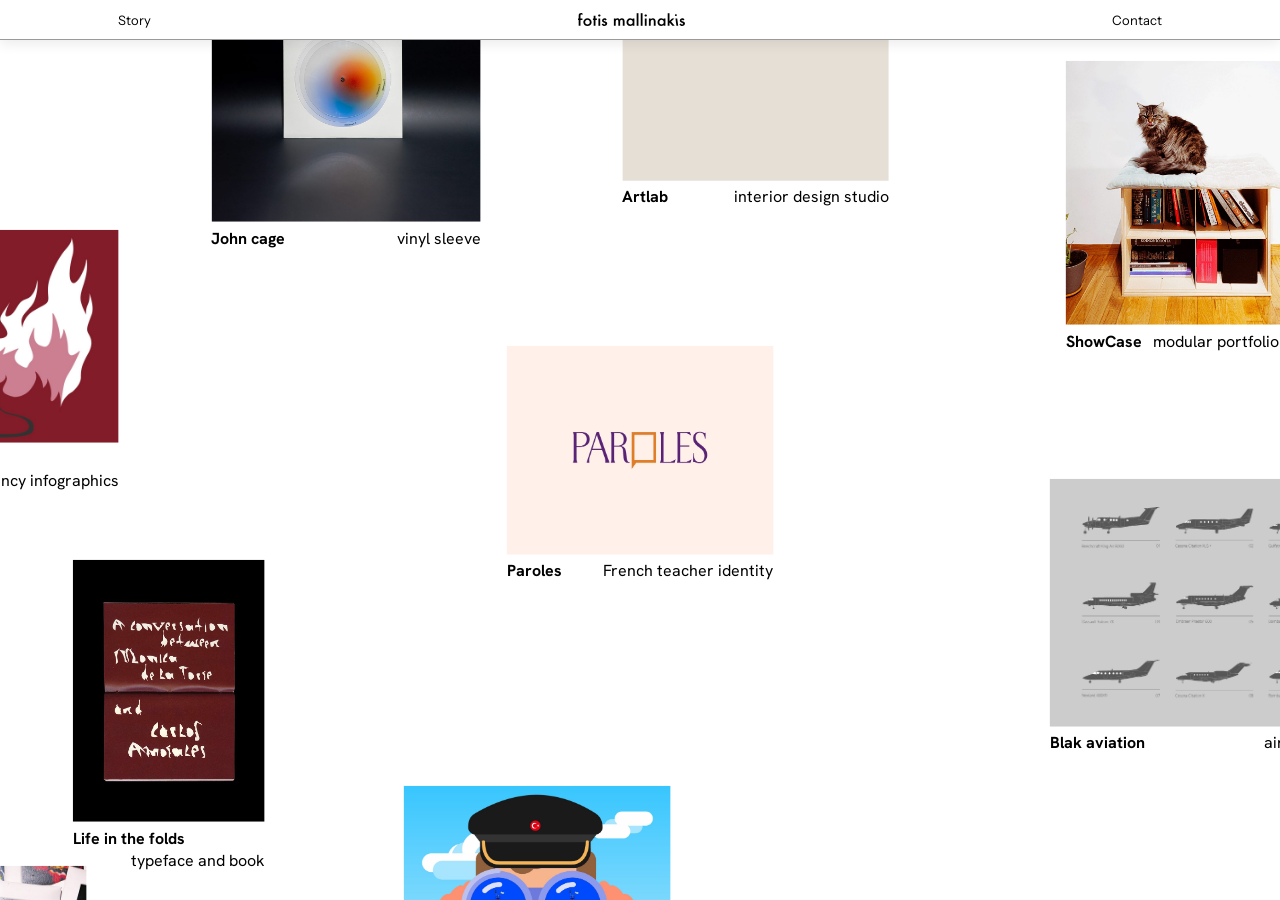
==== index.html @ d601bfd2 "Initial site: Fouvism portfolio V11 Co-Authored-By: Claude Sonnet 5.5 <noreply@anthropic.com> Claude" ====
<!doctype html>
<html lang="en">
<head>
<meta charset="utf-8">
<meta name="viewport" content="width=device-width, initial-scale=1, maximum-scale=1, user-scalable=no">
<title>Fotis Mallinakis</title>
<link rel="preconnect" href="https://fonts.googleapis.com">
<link rel="preconnect" href="https://fonts.gstatic.com" crossorigin>
<link href="https://fonts.googleapis.com/css2?family=Hanken+Grotesk:wght@400;700&family=Instrument+Sans:wght@400&display=swap" rel="stylesheet">
<link rel="icon" type="image/svg+xml" href="favicon.svg">
<link rel="icon" type="image/png" sizes="32x32" href="favicon-32.png">
<link rel="apple-touch-icon" href="apple-touch-icon.png">
<link rel="stylesheet" href="style.css">
</head>
<body>
<header class="bar">
  <a class="story" href="story.html">Story</a>
  <a class="name" href="index.html"><img src="logo.svg" alt="Fotis Mallinakis"></a>
  <a class="contact" href="contact.html">Contact</a>
</header>

<main id="viewport"><div id="canvas"></div></main>

<script src="projects.js"></script>
<script>
(function () {
  /* ---- Settings ---- */
  var SPEED_TOUCH = 1.95;    // phone: canvas moves 150% of the finger movement
  var FOLLOW      = 0.078;   // 0..1 per 16ms frame. Two chained follows = ease in + ease out
  var FOLLOW_TOUCH = 0.208;  // snappier on phone
  var BW_FULL     = 14;     // canvas speed (px per frame) at which tiles are fully black and white
  var EDGE        = 0.14;   // desktop: outer 14% of the screen on each side is the 'edge' (cursor reaches the far tiles before the screen edge)
  var PAD = 120, CAP = 80;  // margin around the tiles, caption allowance (Figma units)

  var reduce = window.matchMedia("(prefers-reduced-motion: reduce)").matches;
  var coarse = window.matchMedia("(pointer: coarse)").matches;
  var vp = document.getElementById("viewport");
  var canvas = document.getElementById("canvas");
  var s = 1, vw = 0, vh = 0, follow = FOLLOW;

  // Bounds of all tiles (Figma units)
  var bx0 = 1e9, by0 = 1e9, bx1 = -1e9, by1 = -1e9;
  window.PROJECTS.forEach(function (p) {
    bx0 = Math.min(bx0, p.x); by0 = Math.min(by0, p.y);
    bx1 = Math.max(bx1, p.x + p.w); by1 = Math.max(by1, p.y + (p.h || p.w) + CAP);
  });
  bx0 -= PAD; by0 -= PAD; bx1 += PAD; by1 += PAD;

  // Build tiles. No CSS scale: sizes are set in real pixels so the browser only ever moves finished layers.
  var items = [];
  window.PROJECTS.forEach(function (p) {
    var a = document.createElement("a");
    a.className = "item"; a.href = p.slug + ".html"; a.draggable = false;
    var box = document.createElement("span");
    box.className = "box"; box.style.setProperty("--tile-bg", p.bg);
    var img = document.createElement("img");
    img.src = p.image; img.alt = p.title; img.decoding = "async"; img.draggable = false;
    img.onerror = function () { img.style.display = "none"; };
    box.appendChild(img);
    var bw = null;
    if (coarse || true) {
      // Black and white copy drawn once from the photo; fading it in is cheap (no filters while moving)
      bw = document.createElement("canvas"); bw.className = "bw";
      img.addEventListener("load", function () {
        try {
          var k = Math.min(1, 800 / img.naturalWidth);
          bw.width = Math.max(1, Math.round(img.naturalWidth * k)); bw.height = Math.max(1, Math.round(img.naturalHeight * k));
          var c = bw.getContext("2d");
          c.drawImage(img, 0, 0, bw.width, bw.height);
          var d = c.getImageData(0, 0, bw.width, bw.height), px = d.data;
          for (var n = 0; n < px.length; n += 4) { var g = px[n] * 0.299 + px[n + 1] * 0.587 + px[n + 2] * 0.114; px[n] = px[n + 1] = px[n + 2] = g; }
          c.putImageData(d, 0, 0);
        } catch (e) { bw.style.display = "none"; bw.broken = true; }
      });
      box.appendChild(bw);
    }
    var row = document.createElement("span");
    row.className = "row";
    var lines = (p.cap || p.title).split("\n");
    var nm = document.createElement("b");
    nm.className = "nm"; nm.textContent = lines[0];
    row.appendChild(nm);
    if (lines.length > 1) {
      var ds = document.createElement("span");
      ds.className = "ds"; ds.textContent = lines.slice(1).join("\n");
      row.appendChild(ds);
    }
    if (p.cats) {
      var cats = document.createElement("span");
      cats.className = "cats"; cats.textContent = p.cats;
      row.appendChild(cats);
    }
    a.appendChild(box); a.appendChild(row);
    canvas.appendChild(a);
    items.push({ p: p, a: a, box: box, img: img, bw: bw });
  });

  function layout() {
    vw = window.innerWidth; vh = window.innerHeight;
    s = vw < 700 ? 0.5 : Math.min(1, Math.max(0.5, vw / 2400));
    document.documentElement.style.setProperty("--s", s);
    canvas.style.width = (bx1 - bx0) * s + "px"; canvas.style.height = (by1 - by0) * s + "px";
    items.forEach(function (it) {
      var p = it.p;
      it.a.style.left = (p.x - bx0) * s + "px"; it.a.style.top = (p.y - by0) * s + "px"; it.a.style.width = p.w * s + "px";
      if (p.h) it.box.style.height = p.h * s + "px"; else it.img.style.height = "auto";
    });
  }

  // Pan range for the canvas offset
  function rangeX() { var hi = 0, lo = vw - (bx1 - bx0) * s; return lo > hi ? [lo / 2, lo / 2] : [lo, hi]; }
  function rangeY() { var hi = 75 * s, lo = vh - (by1 - by0) * s; return lo > hi ? [(lo + hi) / 2, (lo + hi) / 2] : [lo, hi]; }
  function clampX(v) { var r = rangeX(); return Math.min(r[1], Math.max(r[0], v)); }
  function clampY(v) { var r = rangeY(); return Math.min(r[1], Math.max(r[0], v)); }
  function edge(f) { return Math.min(1, Math.max(0, (f - EDGE) / (1 - 2 * EDGE))); }
  // Position zero: PAROLES centred on screen. The cursor in the middle of the screen = PAROLES.
  var HOME = window.PROJECTS.filter(function (p) { return p.slug === "paroles"; })[0] || window.PROJECTS[0];
  function homeX() { return clampX(vw / 2 - (HOME.x + HOME.w / 2 - bx0) * s); }
  function homeY() { return clampY(vh / 2 - (HOME.y + (HOME.h || HOME.w) / 2 - by0) * s); }
  // Cursor 0 -> left/top of the content, 0.5 -> home, 1 -> right/bottom (piecewise, so home stays in the middle)
  function mapAxis(f, r, home) { f = edge(f); return f < 0.5 ? r[1] + (home - r[1]) * (f / 0.5) : home + (r[0] - home) * ((f - 0.5) / 0.5); }
  function mapX(x) { return mapAxis(x / vw, rangeX(), homeX()); }
  function mapY(y) { return mapAxis(y / vh, rangeY(), homeY()); }

  // Position: target -> mid -> current (double easing, frame-rate independent)
  var tx = 0, ty = 0, mx = 0, my = 0, cx = 0, cy = 0, running = false, last = 0, lastLevel = -1;

  // Smoothed movement level (0 still .. 1 fast). Fades in the black and white copy. Opacity only: cheap on any device.
  var shown = 0, lastBw = -1;
  function look(target) {
    shown += (target - shown) * 0.2;
    if (shown < 0.003) shown = 0;
    var bwv = Math.round(Math.min(1, shown * 1.5) * 40) / 40;
    if (bwv === lastBw) return;
    lastBw = bwv;
    items.forEach(function (it) { if (it.bw && !it.bw.broken) it.bw.style.opacity = bwv; });
  }

  function start() { if (!running) { running = true; last = 0; requestAnimationFrame(tick); } }
  function tick(t) {
    var dt = last ? Math.min(50, t - last) : 16.7; last = t;
    var k = 1 - Math.pow(1 - (reduce ? 0.5 : follow), dt / 16.7);
    var px = cx, py = cy;
    mx += (tx - mx) * k; my += (ty - my) * k;
    cx += (mx - cx) * k; cy += (my - cy) * k;
    canvas.style.transform = "translate3d(" + cx.toFixed(1) + "px," + cy.toFixed(1) + "px,0)";
    var v = Math.hypot(cx - px, cy - py) * (16.7 / dt);
    var done = Math.abs(tx - cx) < 0.1 && Math.abs(ty - cy) < 0.1;
    look(done ? 0 : Math.min(1, v / BW_FULL));
    if (done && shown === 0) { running = false; return; }
    requestAnimationFrame(tick);
  }

  layout();
  tx = mx = cx = homeX(); ty = my = cy = homeY();
  canvas.style.transform = "translate3d(" + cx + "px," + cy + "px,0)";
  window.addEventListener("resize", function () { layout(); tx = clampX(tx); ty = clampY(ty); start(); });

  // Mouse: cursor position decides what you see; the canvas slides the opposite way
  window.addEventListener("pointermove", function (e) {
    if (e.pointerType !== "mouse") return;
    follow = FOLLOW; tx = mapX(e.clientX); ty = mapY(e.clientY); start();
  });

  // Touch / pen: drag with the finger
  var drag = null, moved = 0;
  vp.addEventListener("pointerdown", function (e) {
    if (e.pointerType === "mouse") return;
    drag = { x: e.clientX, y: e.clientY }; moved = 0; follow = FOLLOW_TOUCH;
  });
  window.addEventListener("pointermove", function (e) {
    if (!drag || e.pointerType === "mouse") return;
    var dx = e.clientX - drag.x, dy = e.clientY - drag.y;
    drag.x = e.clientX; drag.y = e.clientY;
    moved += Math.abs(dx) + Math.abs(dy);
    tx = clampX(tx + dx * SPEED_TOUCH); ty = clampY(ty + dy * SPEED_TOUCH);
    start();
  });
  window.addEventListener("pointerup", function () { drag = null; });
  window.addEventListener("pointercancel", function () { drag = null; });
  vp.addEventListener("click", function (e) { if (moved > 8) { e.preventDefault(); moved = 0; } }, true);
})();
</script>
</body>
</html>
---- style.css ----
:root {
  --s: 0.6;                       /* global scale, set by JS from the screen width */
  --bg: #fff;
  --ink: #000;
  /* Project-name size: identical on the homepage and on project pages */
  --cap: max(calc(15px * var(--s) + 5px), 16px);   /* +5px */
}
* { box-sizing: border-box; margin: 0; padding: 0; }
html, body { height: 100%; overflow: hidden; background: var(--bg); color: var(--ink);
  font-family: "Hanken Grotesk", "Helvetica Neue", Arial, sans-serif; -webkit-font-smoothing: antialiased; }
a { color: inherit; text-decoration: none; }

/* Header (Instrument Sans: 15px nav, 24px name, 75px tall, in Figma units) */
.bar { position: fixed; top: 0; left: 0; right: 0; z-index: 10;
  height: calc(75px * var(--s)); background: #fff; border-bottom: 1px solid #9a9a9a; box-shadow: 0 4px 12px rgba(0,0,0,.08);
  font-family: "Instrument Sans", "Helvetica Neue", Arial, sans-serif;
  /* nav sits inside the 1065px grid, 10.5px in from each edge, evenly spaced */
  display: flex; justify-content: space-between; align-items: center;
  padding: 0 max(16px, calc((100% - 1065px) / 2 + 10.5px)); }
.bar a { font-size: calc(15px * var(--s) + 5px); white-space: nowrap; }
.bar .name { display: block; line-height: 0; }
.bar .name img { display: block; height: calc(26px * var(--s)); width: calc(26px * var(--s) * 7.667); }

/* Pan canvas: only ever moved with translate3d, nothing is scaled or filtered while it moves */
#viewport { position: fixed; inset: 0; touch-action: none; overflow: hidden; }
#canvas { position: absolute; top: 0; left: 0; will-change: transform; backface-visibility: hidden; }

.item { position: absolute; display: block; }
.item .box { display: block; position: relative; width: 100%; background: var(--tile-bg); overflow: hidden; }
.item img { display: block; width: 100%; height: 100%; object-fit: cover;
  -webkit-user-drag: none; user-select: none; }
/* Black and white copy sits on top and fades in while the canvas moves */
.item canvas.bw { position: absolute; inset: 0; width: 100%; height: 100%; object-fit: cover;
  opacity: 0; pointer-events: none; will-change: opacity; }
/* Under each photo: project name (bold) on the left, short descriptor on the right.
   Cursor on the photo: the descriptor is swapped for the categories. Touch screens: name + descriptor
   on the left, categories always shown on the right. */
.item .row { display: flex; flex-wrap: wrap; justify-content: space-between; align-items: flex-start;
  column-gap: calc(16px * var(--s)); row-gap: calc(2px * var(--s)); margin-top: calc(12px * var(--s)); }
.item .nm, .item .ds, .item .cats { display: block; font-size: var(--cap); line-height: 1.3; white-space: pre; }
.item .nm { font-weight: 700; }
.item .ds, .item .cats { margin-left: auto; text-align: right; }
.item .cats { display: none; pointer-events: none; }
@keyframes cats-in { from { opacity: 0; } to { opacity: 1; } }
@media (hover: hover) {
  .item .box:hover + .row .ds { display: none; }
  .item .box:hover + .row .cats { display: block; animation: cats-in .2s ease; }
}
@media (hover: none) {
  .item .row { display: grid; grid-template-columns: 1fr auto; }
  .item .nm { grid-column: 1; grid-row: 1; }
  .item .ds { grid-column: 1; grid-row: 2; margin: 0; text-align: left; }
  .item .cats { display: block; grid-column: 2; grid-row: 1 / span 3; }
}

/* Phone: header spreads evenly, canvas rules stay the same */
@media (max-width: 700px) {
  .bar { padding: 0 6vw; }
  :root { --cap: 11px; }
  .bar a { font-size: 13px; }
  .bar .name img { height: 15px; width: 115px; }
}

/* Project pages: 12 columns, 75px wide, 15px gutters, centred (Figma "Center" grid = 1065px) */
:root { --gutter: 15px; --grid-w: 1065px; }
html.project, html.project body { overflow: auto; overflow-x: hidden; height: auto; min-height: 100%; }
html.project body { background: #fff; }
.project main { padding: calc(75px * var(--s) + 20px) 0 80px; }
.project main.grid { min-height: 4000px; align-content: start; }
.project .grid { display: grid; grid-template-columns: repeat(12, minmax(0, 1fr)); column-gap: var(--gutter); }
/* On wide screens the grid is exactly 1065px; on narrow screens the columns shrink */
.project main.grid { width: min(var(--grid-w), calc(100% - 32px)); margin-inline: auto; }
.project .hero { grid-column: 1 / -1; background: var(--tile-bg, #eee); }
.project .hero.wide { width: min(1440px, 100vw); justify-self: center; }
.project .hero img { display: block; width: 100%; height: auto; }
.project .ph.img { background: none; }
.project .ph.img img { display:block; width:100%; height:100%; object-fit:cover; }
.project .ph.video { background: #000; }
.project .ph.video iframe { display:block; width:100%; height:100%; border:0; }
.project .hero.missing { aspect-ratio: 1700 / 1215; }
.project .hero.missing img { display: none; }
.project .info { margin-top: 36px; font-size: var(--cap); line-height: 1.25; }
.project .info .name { grid-column: 1 / span 6; text-transform: uppercase; line-height: 1; }
.project .info .details { grid-column: 7 / span 6; }
.project .info p + p { margin-top: 1.25em; }
.project .info a.view { text-decoration: underline; }
@media (max-width: 700px) {
  .project .info .name, .project .info .details { grid-column: 1 / -1; }
  .project .info .details { margin-top: 24px; }
}
.project .blocks { margin-top: 109px; row-gap: var(--gutter); }
.project .ph { background: #e9e9ee; }
/* Previous / next project */
.project .pn { margin-top: 96px; font-size: var(--cap); line-height: 1.25; text-transform: uppercase; }
.project .pn a { display: block; }
.project .pn a span { display: block; margin-top: 8px; text-transform: none; opacity: .55; }
.project .pn .prev { grid-column: 1 / span 6; }
.project .pn .next { grid-column: 7 / span 6; text-align: right; }
.project .pn a:hover span { opacity: 1; }
/* Grid overlay, toggled with the G key (same colour as the Figma grid: B8FFF2 at 25%) */
.gridlines { display: none; position: fixed; top: 0; bottom: 0; left: 50%; transform: translateX(-50%);
  width: min(var(--grid-w), calc(100% - 32px)); z-index: 20; pointer-events: none;
  grid-template-columns: repeat(12, minmax(0, 1fr)); column-gap: var(--gutter); }
.gridlines i { background: rgba(184, 255, 242, 0.25); outline: 1px solid rgba(0, 190, 170, 0.25); }
html.show-grid .gridlines { display: grid; }

/* ---- Responsive: same files, rules by screen width ---- */
/* Tablet: same grid, wider side margins */
@media (min-width: 701px) and (max-width: 1100px) {
  .project main.grid, .gridlines { width: calc(100% - 64px); }
  .project .info { margin-top: 28px; }
  .project .blocks { margin-top: 72px; }
}
/* Phone: one column. Images stack full width, text stacks, more breathing room */
@media (max-width: 700px) {
  .project main { padding-bottom: 56px; }
  .project main.grid { min-height: 0; }
  .project .blocks { margin-top: 56px; }
  .project .ph { grid-column: 1 / -1 !important; grid-row: auto !important; }
  .project .info { margin-top: 24px; }
  .project .info .details { margin-top: 20px; }
  .project .pn { margin-top: 64px; }
  .project .pn .prev { grid-column: 1 / span 6; }
  .project .pn .next { grid-column: 7 / span 6; }
}
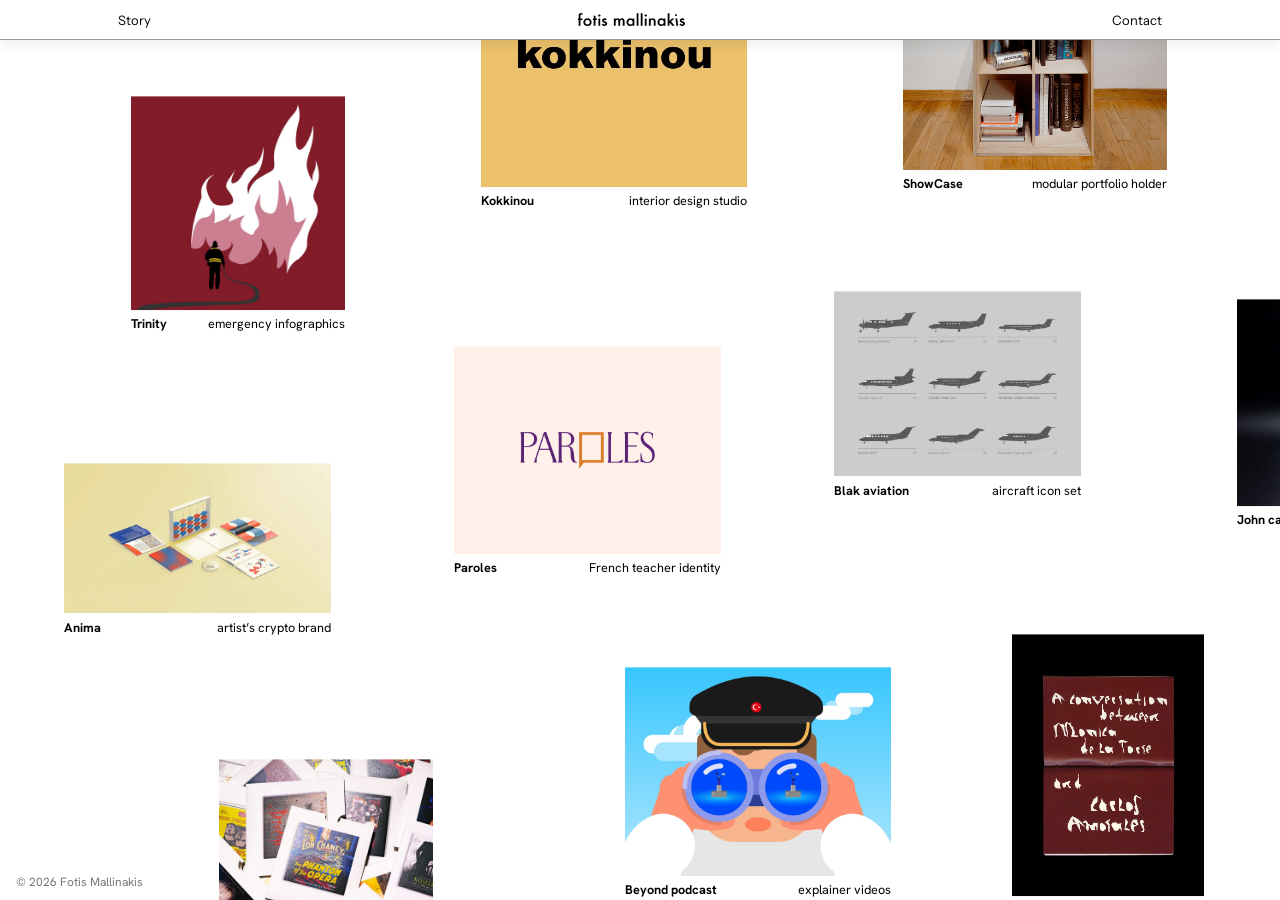
==== commit 40611321: "Self-host fonts (no Google Fonts), add copyright footer Co-Authored-By: Claude Sonnet 5.5 <noreply@a" ====
--- a/index.html
+++ b/index.html
@@ -4,9 +4,7 @@
 <meta charset="utf-8">
 <meta name="viewport" content="width=device-width, initial-scale=1, maximum-scale=1, user-scalable=no">
 <title>Fotis Mallinakis</title>
-<link rel="preconnect" href="https://fonts.googleapis.com">
-<link rel="preconnect" href="https://fonts.gstatic.com" crossorigin>
-<link href="https://fonts.googleapis.com/css2?family=Hanken+Grotesk:wght@400;700&family=Instrument+Sans:wght@400&display=swap" rel="stylesheet">
+<link rel="preload" href="fonts/hanken-grotesk-400.woff" as="font" type="font/woff" crossorigin>
 <link rel="icon" type="image/svg+xml" href="favicon.svg">
 <link rel="icon" type="image/png" sizes="32x32" href="favicon-32.png">
 <link rel="apple-touch-icon" href="apple-touch-icon.png">
@@ -181,5 +179,6 @@
   vp.addEventListener("click", function (e) { if (moved > 8) { e.preventDefault(); moved = 0; } }, true);
 })();
 </script>
+<div class="foot">&copy; 2026 Fotis Mallinakis</div>
 </body>
 </html>
--- a/style.css
+++ b/style.css
@@ -1,8 +1,12 @@
+@font-face { font-family: "Hanken Grotesk"; font-weight: 400; font-style: normal; font-display: swap; src: url("fonts/hanken-grotesk-400.woff") format("woff"); }
+@font-face { font-family: "Hanken Grotesk"; font-weight: 700; font-style: normal; font-display: swap; src: url("fonts/hanken-grotesk-700.woff") format("woff"); }
+@font-face { font-family: "Instrument Sans"; font-weight: 400; font-style: normal; font-display: swap; src: url("fonts/instrument-sans-400.woff") format("woff"); }
 :root {
   --s: 0.6;                       /* global scale, set by JS from the screen width */
   --bg: #fff;
   --ink: #000;
   /* Project-name size: identical on the homepage and on project pages */
+  --capH: min(calc(11px + (var(--s) - 0.5) * 50px), 24px);   /* homepage captions: 11px at phone/iPad scale, grows with the tiles */
   --cap: max(calc(15px * var(--s) + 5px), 16px);   /* +5px */
 }
 * { box-sizing: border-box; margin: 0; padding: 0; }
@@ -37,7 +41,7 @@
    on the left, categories always shown on the right. */
 .item .row { display: flex; flex-wrap: wrap; justify-content: space-between; align-items: flex-start;
   column-gap: calc(16px * var(--s)); row-gap: calc(2px * var(--s)); margin-top: calc(12px * var(--s)); }
-.item .nm, .item .ds, .item .cats { display: block; font-size: var(--cap); line-height: 1.3; white-space: pre; }
+.item .nm, .item .ds, .item .cats { display: block; font-size: var(--capH); line-height: 1.3; white-space: pre; }
 .item .nm { font-weight: 700; }
 .item .ds, .item .cats { margin-left: auto; text-align: right; }
 .item .cats { display: none; pointer-events: none; }
@@ -65,7 +69,8 @@
 :root { --gutter: 15px; --grid-w: 1065px; }
 html.project, html.project body { overflow: auto; overflow-x: hidden; height: auto; min-height: 100%; }
 html.project body { background: #fff; }
-.project main { padding: calc(75px * var(--s) + 20px) 0 80px; }
+.project main { padding: calc(75px * var(--s)) 0 80px; }
+.project .details a { text-decoration: underline; }
 .project main.grid { min-height: 4000px; align-content: start; }
 .project .grid { display: grid; grid-template-columns: repeat(12, minmax(0, 1fr)); column-gap: var(--gutter); }
 /* On wide screens the grid is exactly 1065px; on narrow screens the columns shrink */
@@ -76,6 +81,7 @@
 .project .ph.img { background: none; }
 .project .ph.img img { display:block; width:100%; height:100%; object-fit:cover; }
 .project .ph.video { background: #000; }
+.project .ph.video video { display:block; width:100%; height:100%; object-fit:cover; }
 .project .ph.video iframe { display:block; width:100%; height:100%; border:0; }
 .project .hero.missing { aspect-ratio: 1700 / 1215; }
 .project .hero.missing img { display: none; }
@@ -123,3 +129,9 @@
   .project .pn .prev { grid-column: 1 / span 6; }
   .project .pn .next { grid-column: 7 / span 6; }
 }
+
+/* Footer */
+.foot { font-size: 12px; line-height: 1; color: #777; }
+.project .foot { width: min(var(--grid-w), calc(100% - 32px)); margin: 0 auto; padding: 0 0 28px; }
+.project main { padding-bottom: 40px; }
+body:not(.project) .foot { position: fixed; left: 16px; bottom: 12px; z-index: 5; pointer-events: none; }
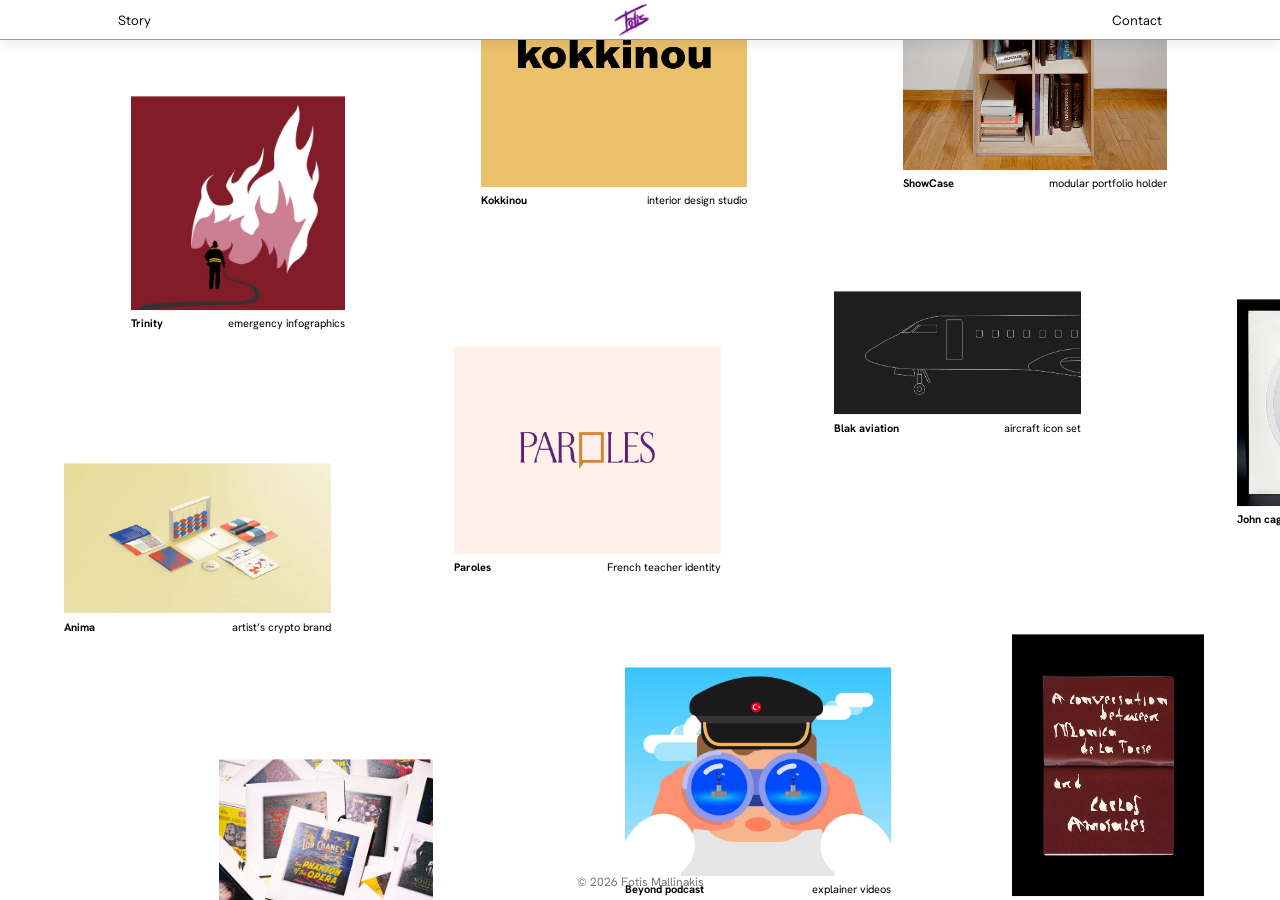
==== commit 2eaee177: "New logo and favicon Co-Authored-By: Claude Sonnet 5.5 <noreply@anthropic.com> Claude-Session: https" ====
--- a/index.html
+++ b/index.html
@@ -5,7 +5,7 @@
 <meta name="viewport" content="width=device-width, initial-scale=1, maximum-scale=1, user-scalable=no">
 <title>Fotis Mallinakis</title>
 <link rel="preload" href="fonts/hanken-grotesk-400.woff" as="font" type="font/woff" crossorigin>
-<link rel="icon" type="image/svg+xml" href="favicon.svg">
+<link rel="icon" type="image/png" sizes="192x192" href="favicon-192.png">
 <link rel="icon" type="image/png" sizes="32x32" href="favicon-32.png">
 <link rel="apple-touch-icon" href="apple-touch-icon.png">
 <link rel="stylesheet" href="style.css">
@@ -13,7 +13,7 @@
 <body>
 <header class="bar">
   <a class="story" href="story.html">Story</a>
-  <a class="name" href="index.html"><img src="logo.svg" alt="Fotis Mallinakis"></a>
+  <a class="name" href="index.html"><img src="logo.png" alt="Fotis Mallinakis"></a>
   <a class="contact" href="contact.html">Contact</a>
 </header>
 
--- a/style.css
+++ b/style.css
@@ -6,7 +6,7 @@
   --bg: #fff;
   --ink: #000;
   /* Project-name size: identical on the homepage and on project pages */
-  --capH: min(calc(11px + (var(--s) - 0.5) * 50px), 24px);   /* homepage captions: 11px at phone/iPad scale, grows with the tiles */
+  --capH: max(11px, calc(15px * var(--s) - 2px));   /* homepage captions: 11px floor (phone/iPad), 13px at 2400+ */
   --cap: max(calc(15px * var(--s) + 5px), 16px);   /* +5px */
 }
 * { box-sizing: border-box; margin: 0; padding: 0; }
@@ -23,7 +23,7 @@
   padding: 0 max(16px, calc((100% - 1065px) / 2 + 10.5px)); }
 .bar a { font-size: calc(15px * var(--s) + 5px); white-space: nowrap; }
 .bar .name { display: block; line-height: 0; }
-.bar .name img { display: block; height: calc(26px * var(--s)); width: calc(26px * var(--s) * 7.667); }
+.bar .name img { display: block; height: calc(60px * var(--s)); width: auto; }
 
 /* Pan canvas: only ever moved with translate3d, nothing is scaled or filtered while it moves */
 #viewport { position: fixed; inset: 0; touch-action: none; overflow: hidden; }
@@ -42,6 +42,7 @@
 .item .row { display: flex; flex-wrap: wrap; justify-content: space-between; align-items: flex-start;
   column-gap: calc(16px * var(--s)); row-gap: calc(2px * var(--s)); margin-top: calc(12px * var(--s)); }
 .item .nm, .item .ds, .item .cats { display: block; font-size: var(--capH); line-height: 1.3; white-space: pre; }
+.item .cats { line-height: 24px; }
 .item .nm { font-weight: 700; }
 .item .ds, .item .cats { margin-left: auto; text-align: right; }
 .item .cats { display: none; pointer-events: none; }
@@ -62,7 +63,7 @@
   .bar { padding: 0 6vw; }
   :root { --cap: 11px; }
   .bar a { font-size: 13px; }
-  .bar .name img { height: 15px; width: 115px; }
+  .bar .name img { height: 34px; width: auto; }
 }
 
 /* Project pages: 12 columns, 75px wide, 15px gutters, centred (Figma "Center" grid = 1065px) */
@@ -77,7 +78,9 @@
 .project main.grid { width: min(var(--grid-w), calc(100% - 32px)); margin-inline: auto; }
 .project .hero { grid-column: 1 / -1; background: var(--tile-bg, #eee); }
 .project .hero.wide { width: min(1440px, 100vw); justify-self: center; }
-.project .hero img { display: block; width: 100%; height: auto; }
+.project .hero img { display: block; width: 100%; height: 100%; object-fit: cover; }
+.project .hero.wide { aspect-ratio: 1440 / 761; overflow: hidden; }
+.project .info a { text-decoration: underline; }
 .project .ph.img { background: none; }
 .project .ph.img img { display:block; width:100%; height:100%; object-fit:cover; }
 .project .ph.video { background: #000; }
@@ -130,8 +133,20 @@
   .project .pn .next { grid-column: 7 / span 6; }
 }
 
-/* Footer */
-.foot { font-size: 12px; line-height: 1; color: #777; }
-.project .foot { width: min(var(--grid-w), calc(100% - 32px)); margin: 0 auto; padding: 0 0 28px; }
+/* Footer: centred; on Story/Contact it sits at the bottom of the screen */
+.foot { font-size: 12px; line-height: 1; color: #777; text-align: center; }
+.project .foot { width: 100%; padding: 0 16px 28px; margin-top: auto; }
+html.project body { display: flex; flex-direction: column; min-height: 100vh; }
+html.project body > main { flex: 0 0 auto; }
+.project main.simple { min-height: 0; padding-top: calc(75px * var(--s) + 200px); }
+.project main.simple .info { margin-top: 0; }
 .project main { padding-bottom: 40px; }
-body:not(.project) .foot { position: fixed; left: 16px; bottom: 12px; z-index: 5; pointer-events: none; }
+body:not(.project) .foot { position: fixed; left: 0; right: 0; bottom: 12px; z-index: 5; pointer-events: none; }
+@media (max-width: 700px) { .project main.simple { padding-top: calc(75px * var(--s) + 120px); } }
+
+/* Dark project page (John Cage): pure black */
+html.dark, html.dark body { background: #000; color: #fff; }
+html.dark .bar { background: #000; border-bottom-color: #2a2a2a; box-shadow: none; }
+html.dark .bar a { color: #fff; }
+html.dark .foot { color: #8a8a8a; }
+html.dark .project .hero { background: #000; }
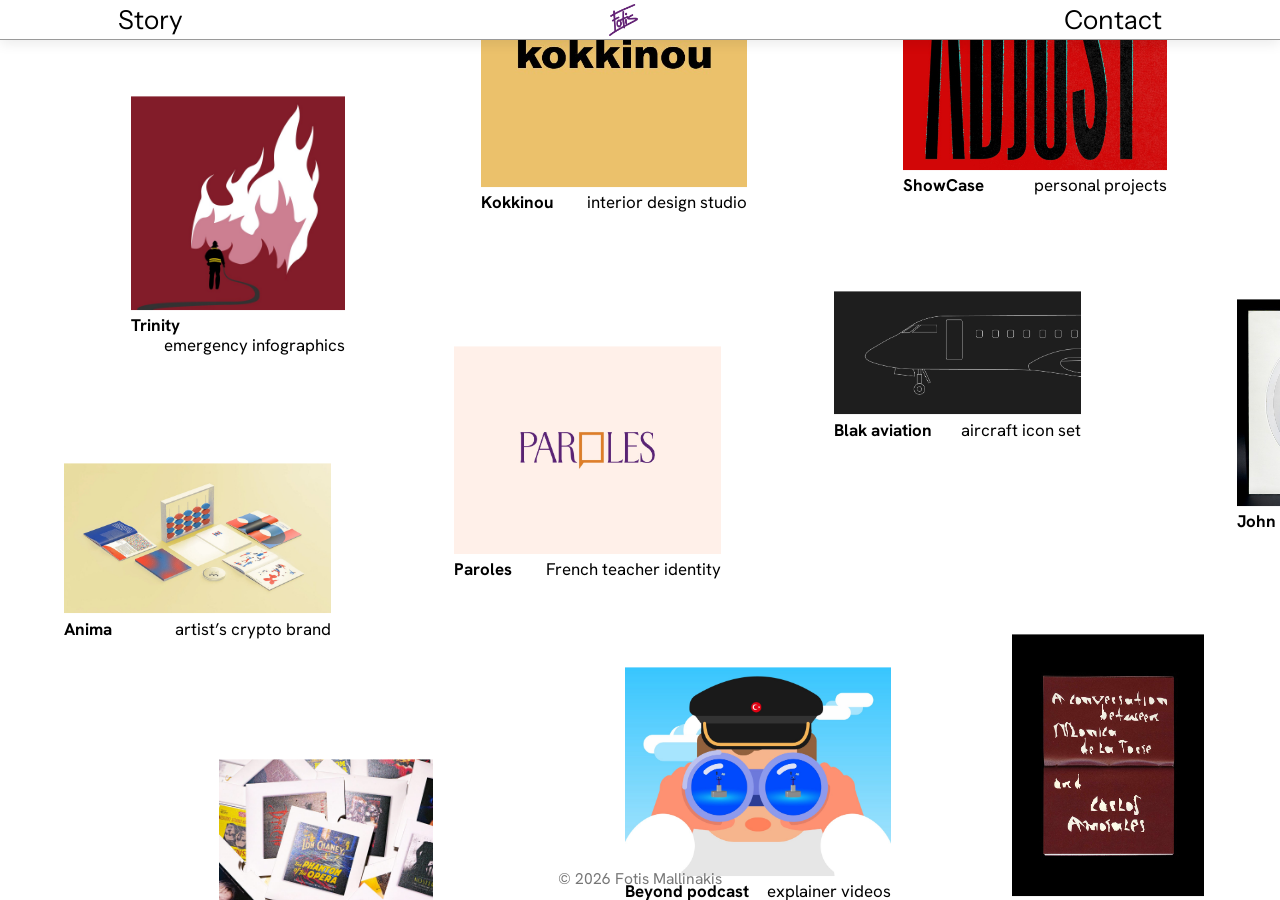
==== commit d74d63c3: "Add meta description for the homepage Co-Authored-By: Claude Sonnet 5.5 <noreply@anthropic.com> Clau" ====
--- a/index.html
+++ b/index.html
@@ -4,6 +4,11 @@
 <meta charset="utf-8">
 <meta name="viewport" content="width=device-width, initial-scale=1, maximum-scale=1, user-scalable=no">
 <title>Fotis Mallinakis</title>
+<meta name="description" content="Visual Designer specializing in illustration, motion &amp; visual storytelling">
+<meta property="og:title" content="Fotis Mallinakis">
+<meta property="og:description" content="Visual Designer specializing in illustration, motion &amp; visual storytelling">
+<meta property="og:type" content="website">
+<meta name="twitter:card" content="summary">
 <link rel="preload" href="fonts/hanken-grotesk-400.woff" as="font" type="font/woff" crossorigin>
 <link rel="icon" type="image/png" sizes="192x192" href="favicon-192.png">
 <link rel="icon" type="image/png" sizes="32x32" href="favicon-32.png">
--- a/style.css
+++ b/style.css
@@ -6,9 +6,14 @@
   --bg: #fff;
   --ink: #000;
   /* Project-name size: identical on the homepage and on project pages */
-  --capH: max(11px, calc(15px * var(--s) - 2px));   /* homepage captions: 11px floor (phone/iPad), 13px at 2400+ */
-  --cap: max(calc(15px * var(--s) + 5px), 16px);   /* +5px */
-}
+  /* Type scale: --cap is the biggest text (nav, project text). 26px large screens, 20px tablet, 15px phone.
+     Every other size follows it in the same ratio; leading is always size + 2px. */
+  --cap: 26px;
+  --capH: max(11px, calc(var(--cap) * 0.65));   /* homepage captions */
+  --foot: max(11px, calc(var(--cap) * 0.6));    /* footer */
+}
+@media (max-width: 1279px) { :root { --cap: 20px; } }
+@media (max-width: 700px) { :root { --cap: 15px; } }
 * { box-sizing: border-box; margin: 0; padding: 0; }
 html, body { height: 100%; overflow: hidden; background: var(--bg); color: var(--ink);
   font-family: "Hanken Grotesk", "Helvetica Neue", Arial, sans-serif; -webkit-font-smoothing: antialiased; }
@@ -21,7 +26,7 @@
   /* nav sits inside the 1065px grid, 10.5px in from each edge, evenly spaced */
   display: flex; justify-content: space-between; align-items: center;
   padding: 0 max(16px, calc((100% - 1065px) / 2 + 10.5px)); }
-.bar a { font-size: calc(15px * var(--s) + 5px); white-space: nowrap; }
+.bar a { font-size: var(--cap); line-height: calc(var(--cap) + 2px); white-space: nowrap; }
 .bar .name { display: block; line-height: 0; }
 .bar .name img { display: block; height: calc(60px * var(--s)); width: auto; }
 
@@ -41,8 +46,7 @@
    on the left, categories always shown on the right. */
 .item .row { display: flex; flex-wrap: wrap; justify-content: space-between; align-items: flex-start;
   column-gap: calc(16px * var(--s)); row-gap: calc(2px * var(--s)); margin-top: calc(12px * var(--s)); }
-.item .nm, .item .ds, .item .cats { display: block; font-size: var(--capH); line-height: 1.3; white-space: pre; }
-.item .cats { line-height: 24px; }
+.item .nm, .item .ds, .item .cats { display: block; font-size: var(--capH); line-height: calc(var(--capH) + 2px); white-space: pre; }
 .item .nm { font-weight: 700; }
 .item .ds, .item .cats { margin-left: auto; text-align: right; }
 .item .cats { display: none; pointer-events: none; }
@@ -61,8 +65,6 @@
 /* Phone: header spreads evenly, canvas rules stay the same */
 @media (max-width: 700px) {
   .bar { padding: 0 6vw; }
-  :root { --cap: 11px; }
-  .bar a { font-size: 13px; }
   .bar .name img { height: 34px; width: auto; }
 }
 
@@ -88,8 +90,8 @@
 .project .ph.video iframe { display:block; width:100%; height:100%; border:0; }
 .project .hero.missing { aspect-ratio: 1700 / 1215; }
 .project .hero.missing img { display: none; }
-.project .info { margin-top: 36px; font-size: var(--cap); line-height: 1.25; }
-.project .info .name { grid-column: 1 / span 6; text-transform: uppercase; line-height: 1; }
+.project .info { margin-top: 36px; font-size: var(--cap); line-height: calc(var(--cap) + 2px); }
+.project .info .name { grid-column: 1 / span 6; text-transform: uppercase; line-height: calc(var(--cap) + 2px); }
 .project .info .details { grid-column: 7 / span 6; }
 .project .info p + p { margin-top: 1.25em; }
 .project .info a.view { text-decoration: underline; }
@@ -100,7 +102,7 @@
 .project .blocks { margin-top: 109px; row-gap: var(--gutter); }
 .project .ph { background: #e9e9ee; }
 /* Previous / next project */
-.project .pn { margin-top: 96px; font-size: var(--cap); line-height: 1.25; text-transform: uppercase; }
+.project .pn { margin-top: 96px; font-size: var(--cap); line-height: calc(var(--cap) + 2px); text-transform: uppercase; }
 .project .pn a { display: block; }
 .project .pn a span { display: block; margin-top: 8px; text-transform: none; opacity: .55; }
 .project .pn .prev { grid-column: 1 / span 6; }
@@ -134,7 +136,7 @@
 }
 
 /* Footer: centred; on Story/Contact it sits at the bottom of the screen */
-.foot { font-size: 12px; line-height: 1; color: #777; text-align: center; }
+.foot { font-size: var(--foot); line-height: calc(var(--foot) + 2px); color: #777; text-align: center; }
 .project .foot { width: 100%; padding: 0 16px 28px; margin-top: auto; }
 html.project body { display: flex; flex-direction: column; min-height: 100vh; }
 html.project body > main { flex: 0 0 auto; }
@@ -146,7 +148,63 @@
 
 /* Dark project page (John Cage): pure black */
 html.dark, html.dark body { background: #000; color: #fff; }
-html.dark .bar { background: #000; border-bottom-color: #2a2a2a; box-shadow: none; }
-html.dark .bar a { color: #fff; }
+html.dark .bar a { color: #000; }
 html.dark .foot { color: #8a8a8a; }
 html.dark .project .hero { background: #000; }
+
+/* Anima: long photo, full width edge to edge (10 slices, all loaded at once) with two parallax quotes (50% of scroll speed).
+   Sizes follow the Figma frame: 60px Bold on a 1440px-wide photo, sources 22px. */
+.project .long { grid-column: 1 / -1; width: 100vw; width: 100cqw; justify-self: center; position: relative; container-type: inline-size; background: #e4e5e7; }
+.project .long img { display: block; width: 100%; height: auto; }
+.project .long img + img { margin-top: 0; }
+.project .long .q { position: absolute; left: 13.056%; width: 73.958%; margin: 0; font-size: min(60px, 4.1667vw); font-weight: 700; line-height: 1.2333; color: #db5938; will-change: transform; pointer-events: none; }
+@supports (font-size: 1cqw) { .project .long .q { font-size: 4.1667cqw; } }
+.project .long .q blockquote { margin: 0; }
+.project .long .q figcaption { font-size: max(.3667em, 11px); font-weight: 400; line-height: calc(1em + 2px); margin-top: 1.05em; color: #11213f; }
+.project .long .q1 { top: 15.411%; }
+.project .long .q2 { top: 47.207%; }
+.project .long .q3 { top: 63.85%; }
+
+/* Anima: 3D coin viewer (three.js, loads only near the screen). Poster shows until the model is ready. */
+.project .viewer3d { position: relative; overflow: hidden; background: #e4e5e7 url(images/thesis-coin-poster.jpg) center / cover no-repeat; cursor: grab; }
+.project .viewer3d:active { cursor: grabbing; }
+.project .viewer3d canvas { position: absolute; inset: 0; width: 100%; height: 100%; display: block; opacity: 0; transition: opacity .4s ease; }
+.project .viewer3d.ready canvas { opacity: 1; }
+
+.project .abacus { grid-column: 1 / span 12; }
+.project .abacus img { display: block; width: 100%; height: auto; }
+.project .sq4 { grid-column: 1 / -1; width: 100vw; width: 100cqw; justify-self: center; display: grid; grid-template-columns: 1fr 1fr; gap: 15px; }
+.project .sq4 img { display: block; width: 100%; height: auto; aspect-ratio: 1; object-fit: cover; background: #e4e5e7; }
+.project .pres { grid-column: 1 / span 12; width: 100%; position: relative; background: #081d3f; }
+.project .pres img { display: block; width: 100%; height: auto; }
+.project .pres .pv { position: absolute; display: block; object-fit: cover; background: #888; }
+
+/* edge-to-edge: 100cqw = page width without the scrollbar, no max cap */
+html.project body { container-type: inline-size; }
+.project .hero.wide.bleed { width: 100vw; width: 100cqw; }
+
+html.tinted, html.tinted.project body { background: var(--page); }
+html.tinted .project .long, html.tinted .project .sq4 img { background: var(--page); }
+
+/* Parthenogenesis: layered scroll composition. Final state = static layout; JS offsets layers while they enter. */
+.project .px { grid-column: 1 / -1; position: relative; width: 100vw; width: 100cqw; justify-self: center; aspect-ratio: 1440 / 5528; overflow: hidden; background: #000; }
+.project .px img { position: absolute; display: block; height: auto; max-width: none; }
+.project .px .px-bg { left: 0; top: 0; width: 100%; height: 100%; }
+.project .px .px-t, .project .px .px-h { will-change: transform; }
+.project .px .px-h.lower { z-index: 1; }
+.project .px .px-h.upper { z-index: 2; }
+.project .px .px-t { z-index: 3; transform-origin: 50.2% 49.1%; }
+
+/* type shown at the Figma size (reference); former 0.7 scale removed */
+
+@font-face { font-family: "Inter"; font-weight: 200; font-style: normal; font-display: swap; src: url("fonts/inter-200.woff") format("woff"); }
+.project .bl { position: relative; }
+.project .bl img { display:block; width:100%; height:100%; }
+.project .bl svg { position:absolute; inset:0; width:100%; height:100%; overflow:visible; }
+.project .bl text { font-family:"Inter","Helvetica Neue",Arial,sans-serif; font-weight:200; font-size:25.94px; fill:#1e1e1e; }
+.project .bl line { stroke:#1e1e1e; stroke-width:.76px; }
+.project .bl.anim .lb line { stroke-dasharray:1; stroke-dashoffset:1; }
+.project .bl.anim .lb.on line { stroke-dashoffset:0; transition:stroke-dashoffset .9s cubic-bezier(.65,0,.35,1); }
+.project .bl.anim .lb text { visibility:hidden; }
+.project .sec { font-family: "Hanken Grotesk", "Helvetica Neue", Arial, sans-serif; font-weight: 400; font-size: 100px; line-height: 1.05; letter-spacing: -0.01em; color: #ff6a13; padding: 90px 0 50px; text-align: left; }
+@media (max-width: 1100px) { .project .sec { font-size: 9.1cqw; padding: 8cqw 0 4cqw; } }
